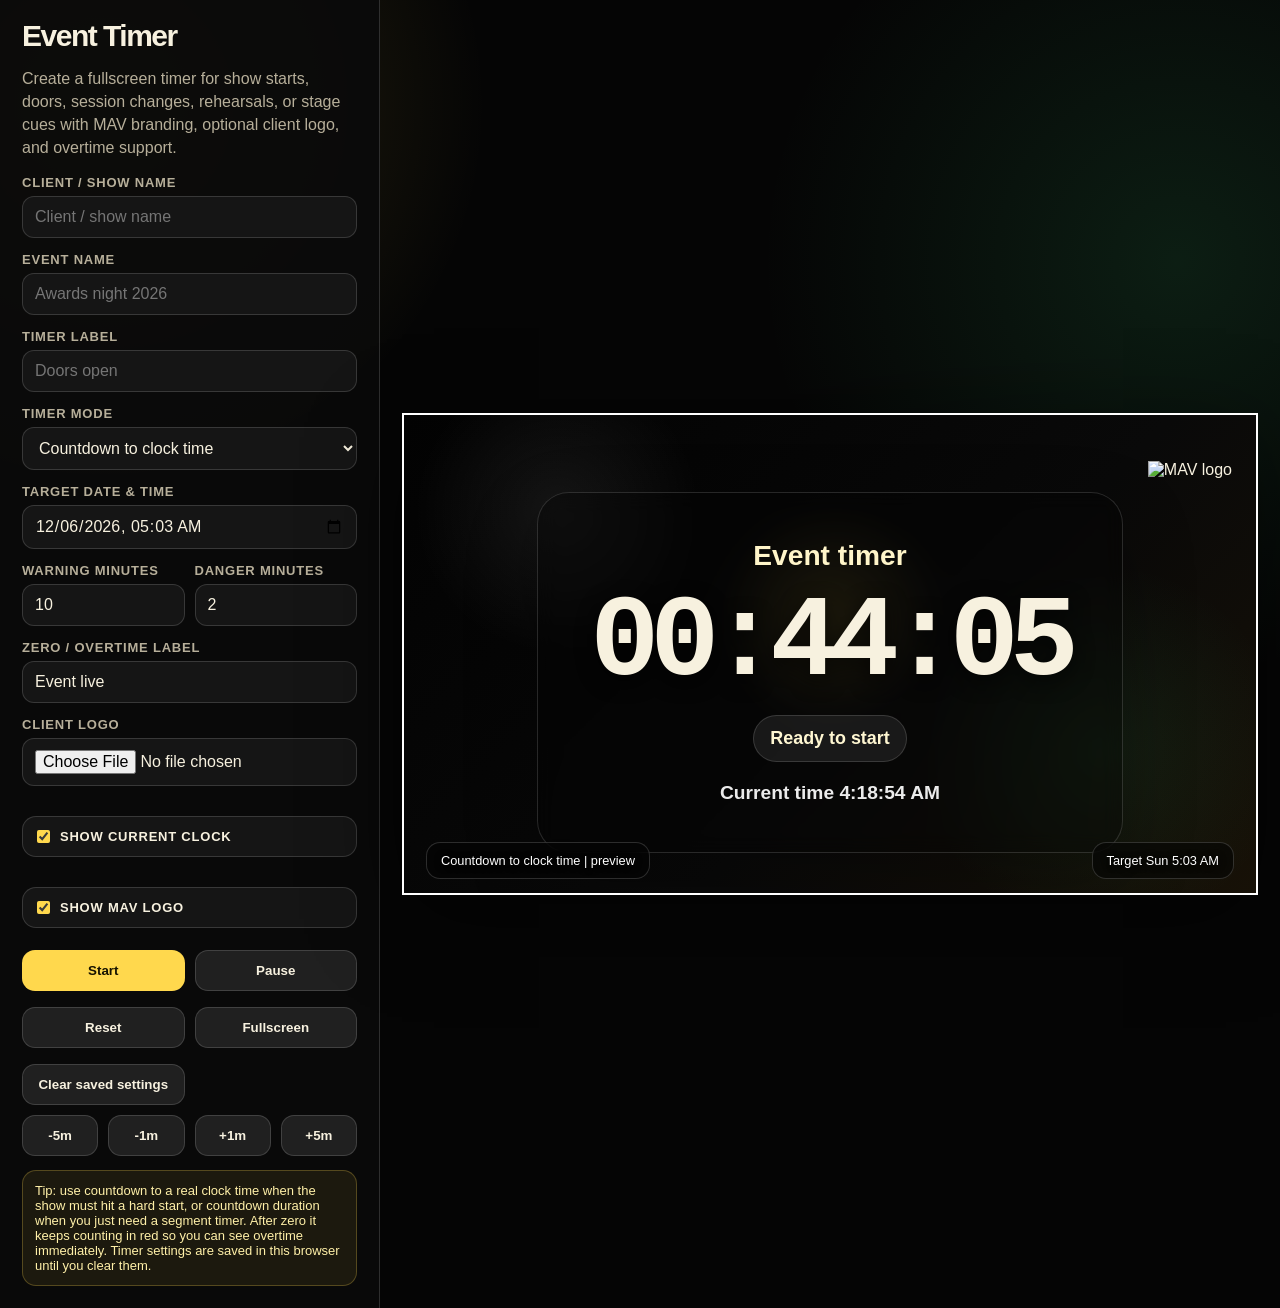
==== web/event-timer.html @ ff2b0eb4 "Initial public release" ====
<!doctype html>
<html lang="en">
<head>
  <meta charset="utf-8">
  <meta name="viewport" content="width=device-width, initial-scale=1">
  <title>MAV Tech Assist Event Timer</title>
  <style>
    :root {
      --bg: #050505;
      --panel: #151515;
      --panel-2: #202020;
      --text: #f7f1df;
      --muted: #b7af9a;
      --brand: #ffd84d;
      --ok: #3fd079;
      --warn: #ffbd4a;
      --bad: #ff5c5c;
      --line: rgba(255, 255, 255, 0.15);
    }

    * {
      box-sizing: border-box;
    }

    body {
      margin: 0;
      min-height: 100vh;
      color: var(--text);
      background:
        radial-gradient(circle at 8% 8%, rgba(255, 216, 77, 0.16), transparent 24rem),
        radial-gradient(circle at 92% 20%, rgba(63, 208, 121, 0.12), transparent 26rem),
        #050505;
      font-family: Aptos, Segoe UI, Tahoma, sans-serif;
    }

    .app {
      display: grid;
      grid-template-columns: 380px minmax(0, 1fr);
      min-height: 100vh;
    }

    aside {
      padding: 22px;
      background: rgba(10, 10, 10, 0.92);
      border-right: 1px solid var(--line);
      overflow: auto;
    }

    main {
      min-width: 0;
      padding: 22px;
      display: grid;
      place-items: center;
    }

    h1 {
      margin: 0 0 8px;
      font-size: 30px;
      line-height: 0.95;
      letter-spacing: -0.05em;
    }

    p {
      color: var(--muted);
      line-height: 1.45;
    }

    label {
      display: block;
      margin: 14px 0 6px;
      color: var(--muted);
      font-size: 13px;
      font-weight: 700;
      text-transform: uppercase;
      letter-spacing: 0.06em;
    }

    input,
    select {
      width: 100%;
      border: 1px solid var(--line);
      border-radius: 12px;
      padding: 11px 12px;
      color: var(--text);
      background: var(--panel);
      font: inherit;
    }

    input[type="checkbox"] {
      width: auto;
      margin: 0;
      accent-color: var(--brand);
    }

    .row {
      display: grid;
      grid-template-columns: 1fr 1fr;
      gap: 10px;
    }

    .row.thirds {
      grid-template-columns: repeat(3, 1fr);
    }

    .toggles {
      display: grid;
      gap: 10px;
      margin-top: 16px;
    }

    .toggle {
      display: flex;
      align-items: center;
      gap: 10px;
      padding: 12px 14px;
      border-radius: 14px;
      border: 1px solid var(--line);
      background: var(--panel);
      color: var(--text);
    }

    .button-row,
    .adjust-row {
      display: grid;
      grid-template-columns: repeat(2, 1fr);
      gap: 10px;
      margin-top: 16px;
    }

    .adjust-row {
      grid-template-columns: repeat(4, 1fr);
      margin-top: 10px;
    }

    button {
      border: 0;
      border-radius: 13px;
      padding: 12px 14px;
      color: #171300;
      background: var(--brand);
      font-weight: 900;
      cursor: pointer;
    }

    button.secondary {
      color: var(--text);
      background: var(--panel-2);
      border: 1px solid var(--line);
    }

    .hint {
      margin-top: 14px;
      padding: 12px;
      border-radius: 14px;
      background: rgba(255, 216, 77, 0.08);
      border: 1px solid rgba(255, 216, 77, 0.25);
      color: #fff0a8;
      font-size: 13px;
    }

    .stage-shell {
      width: min(100%, 1580px);
    }

    .stage {
      position: relative;
      width: 100%;
      aspect-ratio: 16 / 9;
      overflow: hidden;
      border: 2px solid #ffffff;
      background:
        radial-gradient(circle at 50% 42%, rgba(255, 216, 77, 0.15), transparent 22%),
        radial-gradient(circle at 18% 20%, rgba(255, 255, 255, 0.07), transparent 18%),
        radial-gradient(circle at 82% 70%, rgba(63, 208, 121, 0.09), transparent 24%),
        linear-gradient(135deg, #020202, #090909 58%, #171107);
      box-shadow: 0 24px 90px rgba(0, 0, 0, 0.48);
    }

    .stage.fullscreen {
      width: 100vw;
      height: 100vh;
      aspect-ratio: auto;
      border: 0;
    }

    .meta {
      position: absolute;
      z-index: 4;
      top: 0;
      left: 0;
      right: 0;
      display: grid;
      grid-template-columns: 1fr auto;
      gap: 16px;
      align-items: start;
      padding: 20px 24px;
      pointer-events: none;
    }

    .info-stack {
      display: flex;
      flex-direction: column;
      align-items: flex-start;
      gap: 8px;
    }

    .info-chip {
      display: none;
      max-width: min(64vw, 980px);
      padding: 10px 14px;
      border-radius: 14px;
      border: 1px solid rgba(255, 255, 255, 0.16);
      background: rgba(5, 5, 5, 0.58);
      backdrop-filter: blur(10px);
      color: #fff;
      font-size: clamp(14px, 1.25vw, 24px);
      line-height: 1.2;
      text-shadow: 0 1px 5px rgba(0, 0, 0, 0.85);
    }

    .info-chip.show {
      display: block;
    }

    .logos {
      display: flex;
      align-items: center;
      justify-content: flex-end;
      flex-wrap: wrap;
      gap: 18px;
      min-height: 70px;
    }

    .mav-logo {
      max-width: 220px;
      max-height: 84px;
      object-fit: contain;
    }

    .mav-logo.hidden {
      display: none;
    }

    .client-logo {
      display: none;
      max-width: 210px;
      max-height: 80px;
      object-fit: contain;
      background: rgba(255, 255, 255, 0.08);
      border-radius: 10px;
      padding: 8px;
    }

    .center {
      position: absolute;
      inset: 0;
      z-index: 2;
      display: grid;
      place-items: center;
      padding: clamp(32px, 6vw, 96px);
    }

    .timer-card {
      width: min(84%, 1220px);
      display: grid;
      justify-items: center;
      gap: clamp(12px, 2vw, 20px);
      padding: clamp(22px, 4vw, 48px);
      border-radius: 32px;
      border: 1px solid rgba(255, 255, 255, 0.14);
      background: rgba(5, 5, 5, 0.38);
      backdrop-filter: blur(10px);
      text-align: center;
      box-shadow: 0 26px 70px rgba(0, 0, 0, 0.28);
    }

    .timer-label {
      color: #fff5c9;
      font-size: clamp(22px, 2.2vw, 42px);
      line-height: 1.08;
      font-weight: 800;
      text-wrap: balance;
    }

    .time-readout {
      font-family: Aptos Mono, Consolas, Menlo, monospace;
      font-size: clamp(62px, 9vw, 180px);
      line-height: 0.9;
      font-weight: 900;
      letter-spacing: -0.08em;
      text-shadow: 0 6px 20px rgba(0, 0, 0, 0.55);
    }

    .time-readout.warning {
      color: var(--warn);
    }

    .time-readout.danger,
    .time-readout.overtime {
      color: var(--bad);
    }

    .status-pill {
      padding: 12px 16px;
      border-radius: 999px;
      border: 1px solid rgba(255, 255, 255, 0.14);
      background: rgba(255, 255, 255, 0.08);
      color: #fff;
      font-size: clamp(14px, 1.4vw, 26px);
      font-weight: 800;
      text-wrap: balance;
    }

    .status-pill.ready {
      color: #fff7d2;
    }

    .status-pill.running {
      color: var(--ok);
    }

    .status-pill.paused {
      color: var(--warn);
    }

    .status-pill.overtime {
      color: var(--bad);
    }

    .live-clock {
      display: none;
      color: #fff;
      font-size: clamp(16px, 1.5vw, 28px);
      font-weight: 700;
      opacity: 0.92;
    }

    .live-clock.show {
      display: block;
    }

    .footer {
      position: absolute;
      z-index: 4;
      left: 0;
      right: 0;
      bottom: 0;
      display: flex;
      justify-content: space-between;
      gap: 18px;
      padding: 14px 22px;
      color: #fff;
      font-size: clamp(12px, 1vw, 20px);
      text-shadow: 0 1px 7px rgba(0, 0, 0, 0.95);
      pointer-events: none;
    }

    .footer > span {
      padding: 10px 14px;
      border-radius: 14px;
      border: 1px solid rgba(255, 255, 255, 0.16);
      background: rgba(5, 5, 5, 0.58);
      backdrop-filter: blur(10px);
    }

    .mode-rows .countdown-target-row,
    .mode-rows .duration-row {
      display: none;
    }

    .mode-rows.target .countdown-target-row,
    .mode-rows.duration .duration-row {
      display: grid;
    }

    @media (max-width: 960px) {
      .app {
        grid-template-columns: 1fr;
      }

      aside {
        border-right: 0;
        border-bottom: 1px solid var(--line);
      }

      .button-row,
      .adjust-row,
      .row,
      .row.thirds {
        grid-template-columns: 1fr;
      }

      .timer-card {
        width: min(94%, 1220px);
      }
    }

    @media (display-mode: fullscreen) {
      aside {
        display: none;
      }
    }
  </style>
</head>
<body>
  <div class="app">
    <aside>
      <h1>Event Timer</h1>
      <p>Create a fullscreen timer for show starts, doors, session changes, rehearsals, or stage cues with MAV branding, optional client logo, and overtime support.</p>

      <label for="clientName">Client / show name</label>
      <input id="clientName" placeholder="Client / show name">

      <label for="eventName">Event name</label>
      <input id="eventName" placeholder="Awards night 2026">

      <label for="timerLabel">Timer label</label>
      <input id="timerLabel" placeholder="Doors open">

      <label for="timerMode">Timer mode</label>
      <select id="timerMode">
        <option value="target">Countdown to clock time</option>
        <option value="duration">Countdown duration</option>
        <option value="countup">Count up</option>
      </select>

      <div id="modeRows" class="mode-rows target">
        <div class="countdown-target-row">
          <label for="targetDateTime">Target date & time</label>
          <input id="targetDateTime" type="datetime-local">
        </div>

        <div class="duration-row row thirds">
          <div>
            <label for="durationHours">Hours</label>
            <input id="durationHours" type="number" min="0" value="0">
          </div>
          <div>
            <label for="durationMinutes">Minutes</label>
            <input id="durationMinutes" type="number" min="0" value="45">
          </div>
          <div>
            <label for="durationSeconds">Seconds</label>
            <input id="durationSeconds" type="number" min="0" value="0">
          </div>
        </div>
      </div>

      <div class="row">
        <div>
          <label for="warningMinutes">Warning minutes</label>
          <input id="warningMinutes" type="number" min="0" value="10">
        </div>
        <div>
          <label for="dangerMinutes">Danger minutes</label>
          <input id="dangerMinutes" type="number" min="0" value="2">
        </div>
      </div>

      <label for="zeroLabel">Zero / overtime label</label>
      <input id="zeroLabel" placeholder="Event live" value="Event live">

      <label for="clientLogo">Client logo</label>
      <input id="clientLogo" type="file" accept="image/*">

      <div class="toggles">
        <label class="toggle" for="showClock">
          <input id="showClock" type="checkbox" checked>
          <span>Show current clock</span>
        </label>
        <label class="toggle" for="showMavLogo">
          <input id="showMavLogo" type="checkbox" checked>
          <span>Show MAV logo</span>
        </label>
      </div>

      <div class="button-row">
        <button id="startButton">Start</button>
        <button id="pauseButton" class="secondary">Pause</button>
      </div>

      <div class="button-row">
        <button id="resetButton" class="secondary">Reset</button>
        <button id="fullscreenButton" class="secondary">Fullscreen</button>
      </div>

      <div class="button-row">
        <button id="clearSavedButton" class="secondary">Clear saved settings</button>
        <span></span>
      </div>

      <div class="adjust-row">
        <button id="minusFiveButton" class="secondary">-5m</button>
        <button id="minusOneButton" class="secondary">-1m</button>
        <button id="plusOneButton" class="secondary">+1m</button>
        <button id="plusFiveButton" class="secondary">+5m</button>
      </div>

      <div class="hint">Tip: use countdown to a real clock time when the show must hit a hard start, or countdown duration when you just need a segment timer. After zero it keeps counting in red so you can see overtime immediately. Timer settings are saved in this browser until you clear them.</div>
    </aside>

    <main>
      <div class="stage-shell">
        <section id="stage" class="stage" aria-label="Event timer">
          <div class="meta">
            <div class="info-stack">
              <div id="clientChip" class="info-chip"></div>
              <div id="eventChip" class="info-chip"></div>
            </div>
            <div class="logos">
              <img id="mavLogo" class="mav-logo" alt="MAV logo" src="https://mav.com.au/wp-content/uploads/2022/09/logo-yw-1.png">
              <img id="clientLogoPreview" class="client-logo" alt="Client logo">
            </div>
          </div>

          <div class="center">
            <div class="timer-card">
              <div id="timerLabelDisplay" class="timer-label">Doors open</div>
              <div id="timeReadout" class="time-readout">00:45:00</div>
              <div id="statusPill" class="status-pill ready">Ready to start</div>
              <div id="liveClock" class="live-clock show">Current time 12:00:00 PM</div>
            </div>
          </div>

          <div class="footer">
            <span id="footerLeft">Countdown to clock time</span>
            <span id="footerRight">Target 3:00 PM</span>
          </div>
        </section>
      </div>
    </main>
  </div>

  <script>
    const storageKey = 'mav-tech-assist-event-timer';

    const elements = {
      clientName: document.getElementById('clientName'),
      eventName: document.getElementById('eventName'),
      timerLabel: document.getElementById('timerLabel'),
      timerMode: document.getElementById('timerMode'),
      targetDateTime: document.getElementById('targetDateTime'),
      durationHours: document.getElementById('durationHours'),
      durationMinutes: document.getElementById('durationMinutes'),
      durationSeconds: document.getElementById('durationSeconds'),
      warningMinutes: document.getElementById('warningMinutes'),
      dangerMinutes: document.getElementById('dangerMinutes'),
      zeroLabel: document.getElementById('zeroLabel'),
      clientLogo: document.getElementById('clientLogo'),
      clientLogoPreview: document.getElementById('clientLogoPreview'),
      showClock: document.getElementById('showClock'),
      showMavLogo: document.getElementById('showMavLogo'),
      modeRows: document.getElementById('modeRows'),
      startButton: document.getElementById('startButton'),
      pauseButton: document.getElementById('pauseButton'),
      resetButton: document.getElementById('resetButton'),
      fullscreenButton: document.getElementById('fullscreenButton'),
      clearSavedButton: document.getElementById('clearSavedButton'),
      minusFiveButton: document.getElementById('minusFiveButton'),
      minusOneButton: document.getElementById('minusOneButton'),
      plusOneButton: document.getElementById('plusOneButton'),
      plusFiveButton: document.getElementById('plusFiveButton'),
      mavLogo: document.getElementById('mavLogo'),
      clientChip: document.getElementById('clientChip'),
      eventChip: document.getElementById('eventChip'),
      timerLabelDisplay: document.getElementById('timerLabelDisplay'),
      timeReadout: document.getElementById('timeReadout'),
      statusPill: document.getElementById('statusPill'),
      liveClock: document.getElementById('liveClock'),
      footerLeft: document.getElementById('footerLeft'),
      footerRight: document.getElementById('footerRight'),
      stage: document.getElementById('stage')
    };

    const state = {
      intervalId: null,
      running: false,
      paused: false,
      mode: 'target',
      liveTargetMs: null,
      liveStartMs: null,
      pausedRemainingMs: null,
      pausedElapsedMs: 0
    };

    function readNumber(input, fallback) {
      const value = Number.parseInt(input.value, 10);
      return Number.isFinite(value) && value >= 0 ? value : fallback;
    }

    function formatDateTimeLocal(date) {
      const pad = value => String(value).padStart(2, '0');
      return `${date.getFullYear()}-${pad(date.getMonth() + 1)}-${pad(date.getDate())}T${pad(date.getHours())}:${pad(date.getMinutes())}`;
    }

    function ensureDefaultTarget() {
      if (elements.targetDateTime.value) return;
      const defaultDate = new Date(Date.now() + (45 * 60 * 1000));
      elements.targetDateTime.value = formatDateTimeLocal(defaultDate);
    }

    function saveSettings() {
      const payload = {
        clientName: elements.clientName.value,
        eventName: elements.eventName.value,
        timerLabel: elements.timerLabel.value,
        timerMode: elements.timerMode.value,
        targetDateTime: elements.targetDateTime.value,
        durationHours: elements.durationHours.value,
        durationMinutes: elements.durationMinutes.value,
        durationSeconds: elements.durationSeconds.value,
        warningMinutes: elements.warningMinutes.value,
        dangerMinutes: elements.dangerMinutes.value,
        zeroLabel: elements.zeroLabel.value,
        showClock: elements.showClock.checked,
        showMavLogo: elements.showMavLogo.checked
      };

      window.localStorage.setItem(storageKey, JSON.stringify(payload));
    }

    function loadSettings() {
      try {
        const raw = window.localStorage.getItem(storageKey);
        if (!raw) return;
        const payload = JSON.parse(raw);

        for (const [key, value] of Object.entries(payload)) {
          if (!(key in elements)) continue;
          if (typeof elements[key].checked === 'boolean') {
            elements[key].checked = Boolean(value);
          }
          else if (value !== null && value !== undefined) {
            elements[key].value = value;
          }
        }
      }
      catch (error) {
        console.warn('Could not restore timer settings', error);
      }
    }

    function updateChip(element, value) {
      if (!value) {
        element.textContent = '';
        element.classList.remove('show');
        return;
      }

      element.textContent = value;
      element.classList.add('show');
    }

    function readDurationMs() {
      const hours = readNumber(elements.durationHours, 0);
      const minutes = readNumber(elements.durationMinutes, 0);
      const seconds = readNumber(elements.durationSeconds, 0);
      return (((hours * 60) + minutes) * 60 + seconds) * 1000;
    }

    function setDurationFromMs(valueMs) {
      const totalSeconds = Math.max(0, Math.round(valueMs / 1000));
      const hours = Math.floor(totalSeconds / 3600);
      const minutes = Math.floor((totalSeconds % 3600) / 60);
      const seconds = totalSeconds % 60;

      elements.durationHours.value = hours;
      elements.durationMinutes.value = minutes;
      elements.durationSeconds.value = seconds;
    }

    function formatDisplayDuration(valueMs, prefixSign = false) {
      const sign = valueMs < 0 ? '-' : (prefixSign && valueMs > 0 ? '+' : '');
      const absoluteMs = Math.abs(valueMs);
      const totalSeconds = Math.floor(absoluteMs / 1000);
      const hours = Math.floor(totalSeconds / 3600);
      const minutes = Math.floor((totalSeconds % 3600) / 60);
      const seconds = totalSeconds % 60;
      const hourText = String(hours).padStart(2, '0');
      const minuteText = String(minutes).padStart(2, '0');
      const secondText = String(seconds).padStart(2, '0');
      return `${sign}${hourText}:${minuteText}:${secondText}`;
    }

    function formatClock(date) {
      return new Intl.DateTimeFormat([], {
        hour: 'numeric',
        minute: '2-digit',
        second: '2-digit'
      }).format(date);
    }

    function formatTargetLabel(timestamp) {
      if (!Number.isFinite(timestamp)) return 'No target set';

      return new Intl.DateTimeFormat([], {
        weekday: 'short',
        hour: 'numeric',
        minute: '2-digit'
      }).format(new Date(timestamp));
    }

    function updateModeVisibility() {
      const mode = elements.timerMode.value;
      elements.modeRows.className = `mode-rows ${mode}`;
    }

    function clearTimerLoop() {
      if (state.intervalId) {
        window.clearInterval(state.intervalId);
        state.intervalId = null;
      }
    }

    function startTimerLoop() {
      clearTimerLoop();
      state.intervalId = window.setInterval(render, 250);
    }

    function currentTargetMs() {
      const value = new Date(elements.targetDateTime.value).getTime();
      return Number.isFinite(value) ? value : null;
    }

    function adjustCountdownByMinutes(minutes) {
      const deltaMs = minutes * 60 * 1000;
      const mode = elements.timerMode.value;

      if (mode === 'countup') {
        return;
      }

      if (mode === 'duration') {
        const nextMs = Math.max(0, readDurationMs() + deltaMs);
        setDurationFromMs(nextMs);
        if (state.running && !state.paused) {
          state.liveTargetMs += deltaMs;
        }
        if (state.paused && Number.isFinite(state.pausedRemainingMs)) {
          state.pausedRemainingMs = Math.max(0, state.pausedRemainingMs + deltaMs);
        }
      }
      else {
        const baseTarget = currentTargetMs() || Date.now();
        const nextTarget = new Date(baseTarget + deltaMs);
        elements.targetDateTime.value = formatDateTimeLocal(nextTarget);
        if (state.running && !state.paused) {
          state.liveTargetMs += deltaMs;
        }
        if (state.paused && Number.isFinite(state.pausedRemainingMs)) {
          state.pausedRemainingMs += deltaMs;
        }
      }

      saveSettings();
      render();
    }

    function startTimer() {
      const mode = elements.timerMode.value;
      state.mode = mode;
      state.running = true;
      state.paused = false;
      state.pausedRemainingMs = null;
      state.pausedElapsedMs = 0;

      if (mode === 'target') {
        const targetMs = currentTargetMs();
        state.liveTargetMs = Number.isFinite(targetMs) ? targetMs : Date.now();
        state.liveStartMs = null;
      }
      else if (mode === 'duration') {
        state.liveTargetMs = Date.now() + readDurationMs();
        state.liveStartMs = null;
      }
      else {
        state.liveStartMs = Date.now();
        state.liveTargetMs = null;
      }

      startTimerLoop();
      render();
    }

    function pauseOrResumeTimer() {
      if (!state.running) {
        startTimer();
        return;
      }

      if (!state.paused) {
        const now = Date.now();

        if (state.mode === 'countup') {
          state.pausedElapsedMs = Math.max(0, now - state.liveStartMs);
        }
        else {
          state.pausedRemainingMs = state.liveTargetMs - now;
        }

        state.paused = true;
        clearTimerLoop();
        render();
        return;
      }

      const now = Date.now();
      if (state.mode === 'countup') {
        state.liveStartMs = now - state.pausedElapsedMs;
      }
      else {
        state.liveTargetMs = now + state.pausedRemainingMs;
      }

      state.paused = false;
      startTimerLoop();
      render();
    }

    function resetTimer() {
      clearTimerLoop();
      state.running = false;
      state.paused = false;
      state.mode = elements.timerMode.value;
      state.liveTargetMs = null;
      state.liveStartMs = null;
      state.pausedRemainingMs = null;
      state.pausedElapsedMs = 0;
      render();
    }

    function clearSavedSettings() {
      window.localStorage.removeItem(storageKey);
      elements.clientName.value = '';
      elements.eventName.value = '';
      elements.timerLabel.value = '';
      elements.timerMode.value = 'target';
      elements.targetDateTime.value = '';
      elements.durationHours.value = '0';
      elements.durationMinutes.value = '45';
      elements.durationSeconds.value = '0';
      elements.warningMinutes.value = '10';
      elements.dangerMinutes.value = '2';
      elements.zeroLabel.value = 'Event live';
      elements.showClock.checked = true;
      elements.showMavLogo.checked = true;
      elements.clientLogo.value = '';
      elements.clientLogoPreview.style.display = 'none';
      elements.clientLogoPreview.removeAttribute('src');
      ensureDefaultTarget();
      resetTimer();
    }

    function updateLogo(event) {
      const file = event.target.files && event.target.files[0];
      if (!file) {
        elements.clientLogoPreview.style.display = 'none';
        elements.clientLogoPreview.removeAttribute('src');
        return;
      }

      const objectUrl = URL.createObjectURL(file);
      elements.clientLogoPreview.src = objectUrl;
      elements.clientLogoPreview.style.display = 'block';
    }

    function render() {
      const mode = elements.timerMode.value;
      const now = new Date();
      const clientName = elements.clientName.value.trim();
      const eventName = elements.eventName.value.trim();
      const timerLabel = elements.timerLabel.value.trim() || 'Event timer';
      const zeroLabel = elements.zeroLabel.value.trim() || 'Event live';
      const warningMs = readNumber(elements.warningMinutes, 10) * 60 * 1000;
      const dangerMs = readNumber(elements.dangerMinutes, 2) * 60 * 1000;
      let statusClass = 'ready';
      let statusText = 'Ready to start';
      let footerRight = '';
      let displayMs = 0;
      let readoutClass = 'time-readout';

      updateModeVisibility();
      saveSettings();

      elements.timerLabelDisplay.textContent = timerLabel;
      updateChip(elements.clientChip, clientName);
      updateChip(elements.eventChip, eventName);

      elements.mavLogo.classList.toggle('hidden', !elements.showMavLogo.checked);
      elements.liveClock.classList.toggle('show', elements.showClock.checked);
      elements.liveClock.textContent = `Current time ${formatClock(now)}`;

      if (mode === 'countup') {
        if (state.running) {
          displayMs = state.paused ? state.pausedElapsedMs : Math.max(0, Date.now() - state.liveStartMs);
          statusClass = state.paused ? 'paused' : 'running';
          statusText = state.paused ? 'Paused' : zeroLabel;
        }
        else {
          displayMs = 0;
        }

        footerRight = 'Count up timer';
      }
      else if (mode === 'duration') {
        if (state.running) {
          const remainingMs = state.paused ? state.pausedRemainingMs : state.liveTargetMs - Date.now();
          if (remainingMs < 0) {
            displayMs = Math.abs(remainingMs);
            statusClass = 'overtime';
            statusText = `${zeroLabel} | Overtime`;
            readoutClass = 'time-readout overtime';
          }
          else {
            displayMs = remainingMs;
            if (state.paused) {
              statusClass = 'paused';
              statusText = 'Paused';
            }
            else if (remainingMs <= dangerMs) {
              statusClass = 'running';
              statusText = 'Danger window';
              readoutClass = 'time-readout danger';
            }
            else if (remainingMs <= warningMs) {
              statusClass = 'running';
              statusText = 'Warning window';
              readoutClass = 'time-readout warning';
            }
            else {
              statusClass = 'running';
              statusText = 'Running';
            }
          }
        }
        else {
          displayMs = readDurationMs();
        }

        footerRight = `Preset ${formatDisplayDuration(readDurationMs())}`;
      }
      else {
        const previewTarget = currentTargetMs();

        if (state.running) {
          const remainingMs = state.paused ? state.pausedRemainingMs : state.liveTargetMs - Date.now();
          if (remainingMs < 0) {
            displayMs = Math.abs(remainingMs);
            statusClass = 'overtime';
            statusText = `${zeroLabel} | Overtime`;
            readoutClass = 'time-readout overtime';
          }
          else {
            displayMs = remainingMs;
            if (state.paused) {
              statusClass = 'paused';
              statusText = 'Paused';
            }
            else if (remainingMs <= dangerMs) {
              statusClass = 'running';
              statusText = 'Danger window';
              readoutClass = 'time-readout danger';
            }
            else if (remainingMs <= warningMs) {
              statusClass = 'running';
              statusText = 'Warning window';
              readoutClass = 'time-readout warning';
            }
            else {
              statusClass = 'running';
              statusText = 'Running';
            }
          }
        }
        else if (Number.isFinite(previewTarget)) {
          displayMs = Math.max(0, previewTarget - Date.now());
        }

        footerRight = Number.isFinite(previewTarget) ? `Target ${formatTargetLabel(previewTarget)}` : 'No target set';
      }

      elements.timeReadout.className = readoutClass;
      elements.timeReadout.textContent = formatDisplayDuration(displayMs, statusClass === 'overtime');
      elements.statusPill.className = `status-pill ${statusClass}`;
      elements.statusPill.textContent = statusText;

      const modeLabel = mode === 'target'
        ? 'Countdown to clock time'
        : mode === 'duration'
          ? 'Countdown duration'
          : 'Count up';

      elements.footerLeft.textContent = `${modeLabel}${state.running ? state.paused ? ' | paused' : ' | live' : ' | preview'}`;
      elements.footerRight.textContent = footerRight;
      elements.pauseButton.textContent = state.paused ? 'Resume' : 'Pause';
    }

    async function fullscreen() {
      if (document.fullscreenElement) {
        await document.exitFullscreen();
        return;
      }

      if (elements.stage.requestFullscreen) {
        await elements.stage.requestFullscreen();
      }
    }

    function bindEvents() {
      for (const input of document.querySelectorAll('input, select')) {
        if (input === elements.clientLogo) continue;
        input.addEventListener('input', render);
        input.addEventListener('change', render);
      }

      elements.clientLogo.addEventListener('change', event => {
        updateLogo(event);
        render();
      });

      elements.startButton.addEventListener('click', startTimer);
      elements.pauseButton.addEventListener('click', pauseOrResumeTimer);
      elements.resetButton.addEventListener('click', resetTimer);
      elements.fullscreenButton.addEventListener('click', fullscreen);
      elements.clearSavedButton.addEventListener('click', clearSavedSettings);
      elements.minusFiveButton.addEventListener('click', () => adjustCountdownByMinutes(-5));
      elements.minusOneButton.addEventListener('click', () => adjustCountdownByMinutes(-1));
      elements.plusOneButton.addEventListener('click', () => adjustCountdownByMinutes(1));
      elements.plusFiveButton.addEventListener('click', () => adjustCountdownByMinutes(5));
    }

    loadSettings();
    ensureDefaultTarget();
    bindEvents();
    render();
  </script>
</body>
</html>
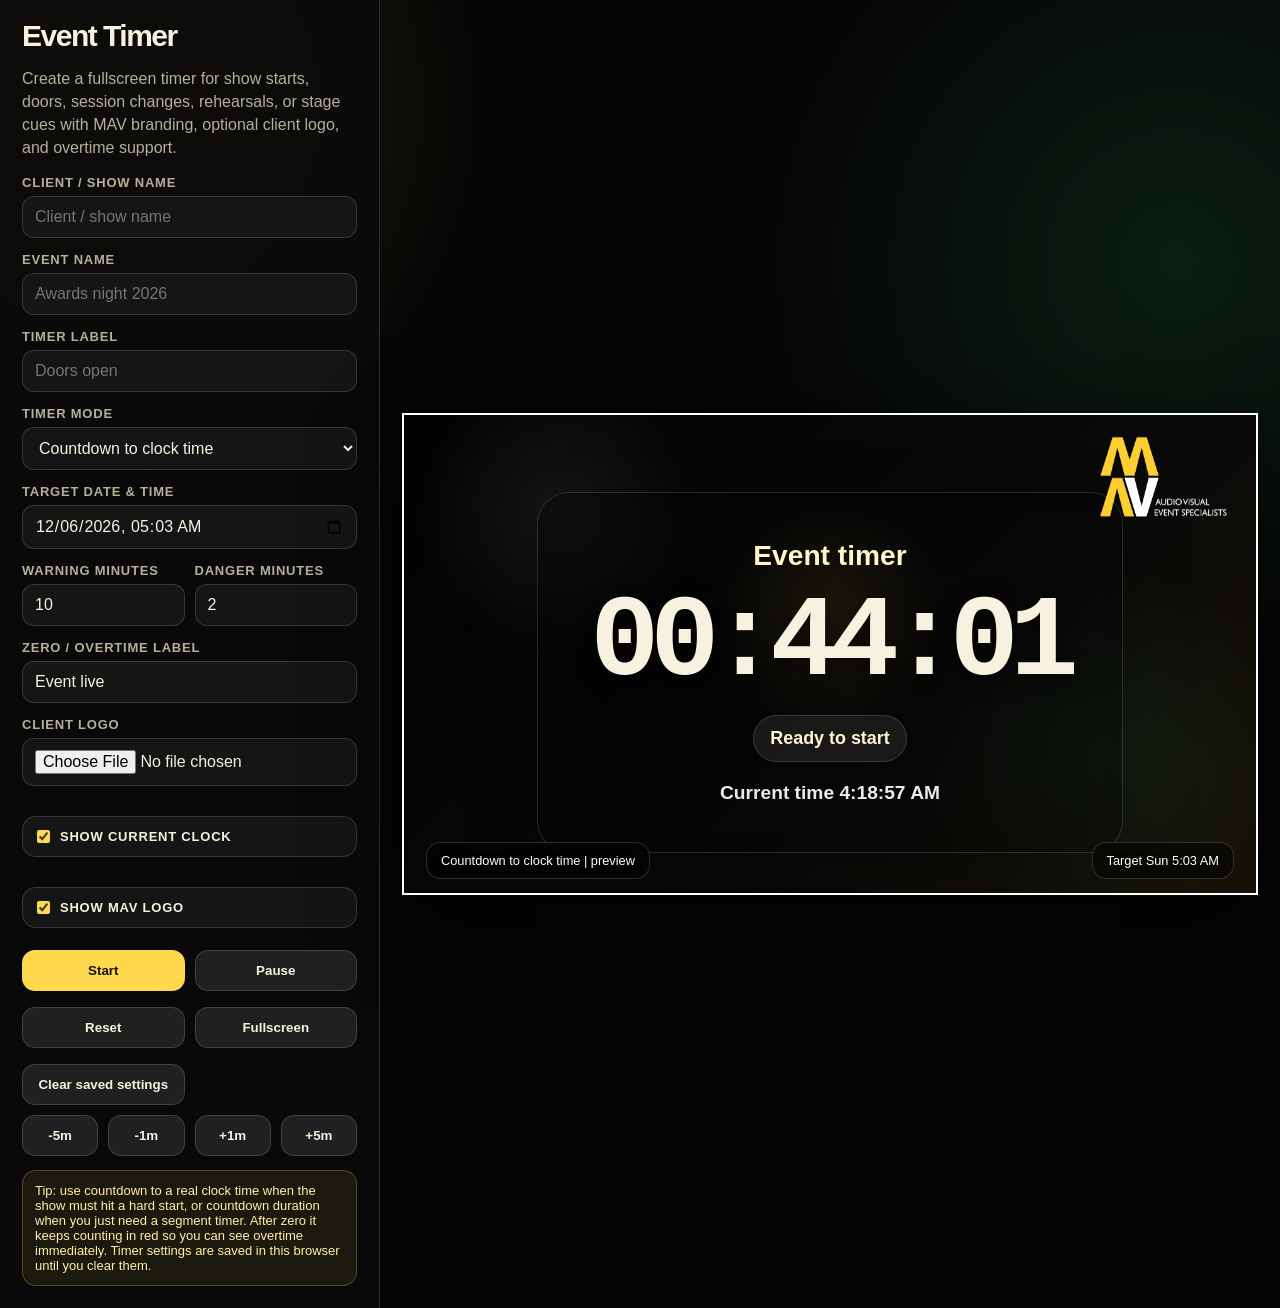
==== commit 7495a81a: "Bundle browser logo assets for display tools" ====
--- a/web/event-timer.html
+++ b/web/event-timer.html
@@ -508,7 +508,7 @@
               <div id="eventChip" class="info-chip"></div>
             </div>
             <div class="logos">
-              <img id="mavLogo" class="mav-logo" alt="MAV logo" src="https://mav.com.au/wp-content/uploads/2022/09/logo-yw-1.png">
+              <img id="mavLogo" class="mav-logo" alt="MAV logo" src="assets/mav-logo.png">
               <img id="clientLogoPreview" class="client-logo" alt="Client logo">
             </div>
           </div>
